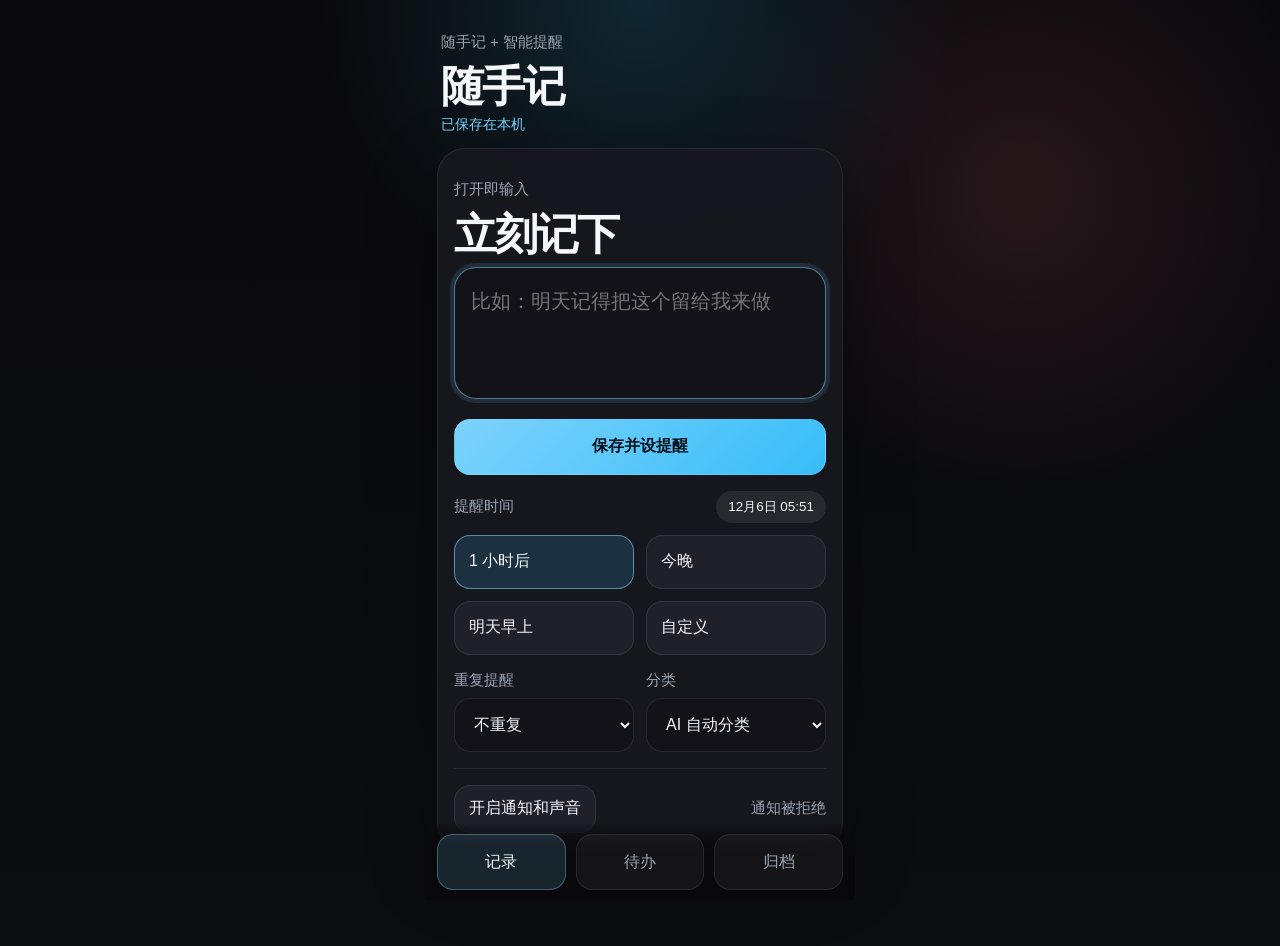
==== docs/index.html @ fc502437 "Add static app assets" ====
<!DOCTYPE html>
<html lang="zh-CN">
  <head>
    <meta charset="UTF-8" />
    <meta name="viewport" content="width=device-width, initial-scale=1, viewport-fit=cover" />
    <meta name="theme-color" content="#09090b" />
    <meta name="apple-mobile-web-app-capable" content="yes" />
    <meta name="apple-mobile-web-app-status-bar-style" content="black-translucent" />
    <meta name="apple-mobile-web-app-title" content="随手记" />
    <meta name="mobile-web-app-capable" content="yes" />
    <meta name="description" content="随手记 + 智能提醒工具" />
    <title>随手记提醒</title>
    <link rel="manifest" href="./manifest.webmanifest?v=20260429a" />
    <link rel="icon" href="./icon.svg?v=20260429a" type="image/svg+xml" />
    <link rel="apple-touch-icon" href="./icon.svg?v=20260429a" />
    <style>
      html,
      body {
        margin: 0;
        min-height: 100%;
        background: #09090b;
        color: #f4f7fb;
      }
    </style>
    <link rel="stylesheet" href="./styles.css?v=20260429a" />
  </head>
  <body>
    <div class="app-shell">
      <header class="topbar">
        <p class="eyebrow">随手记 + 智能提醒</p>
        <h1 class="app-title">随手记</h1>
        <p id="appStatus" class="status-text">正在准备手机离线使用…</p>
      </header>

      <main class="layout">
        <section class="page is-active" data-page="capture">
          <form id="captureForm" class="capture-card">
            <div class="section-head compact">
              <div>
                <p class="section-kicker">打开即输入</p>
                <h2>立刻记下</h2>
              </div>
            </div>

            <label class="sr-only" for="noteInput">快速记录</label>
            <textarea
              id="noteInput"
              class="note-input"
              placeholder="比如：明天记得把这个留给我来做"
              rows="3"
              autofocus
              enterkeyhint="done"
            ></textarea>

            <div class="capture-actions">
              <button id="saveBtn" class="primary-button" type="submit">保存并设提醒</button>
            </div>

            <div class="reminder-panel">
              <div class="section-title-row">
                <span class="section-title">提醒时间</span>
                <span id="selectedReminderLabel" class="selection-pill">未选择</span>
              </div>
              <div class="preset-grid">
                <button class="preset-button" type="button" data-preset="1h">1 小时后</button>
                <button class="preset-button" type="button" data-preset="tonight">今晚</button>
                <button class="preset-button" type="button" data-preset="tomorrow-morning">明天早上</button>
                <button class="preset-button" type="button" data-preset="custom">自定义</button>
              </div>
              <div id="customDateWrap" class="hidden">
                <label class="inline-label" for="customDate">自定义时间</label>
                <input id="customDate" class="datetime-input" type="datetime-local" />
              </div>
            </div>

            <div class="meta-grid">
              <div class="meta-card">
                <label class="inline-label" for="repeatSelect">重复提醒</label>
                <select id="repeatSelect" class="select-input">
                  <option value="none">不重复</option>
                  <option value="5">每 5 分钟</option>
                  <option value="15">每 15 分钟</option>
                  <option value="30">每 30 分钟</option>
                  <option value="60">每 1 小时</option>
                </select>
              </div>

              <div class="meta-card">
                <label class="inline-label" for="manualCategory">分类</label>
                <select id="manualCategory" class="select-input">
                  <option value="">AI 自动分类</option>
                  <option value="家庭">家庭</option>
                  <option value="工作">工作</option>
                  <option value="购物">购物</option>
                  <option value="出行">出行</option>
                  <option value="健康">健康</option>
                  <option value="财务">财务</option>
                  <option value="其他">其他</option>
                </select>
              </div>
            </div>

            <div class="permissions-row">
              <button id="permissionBtn" class="ghost-button" type="button">开启通知和声音</button>
              <span id="permissionStatus" class="muted-text">尚未授权</span>
            </div>
          </form>
        </section>

        <section class="page" data-page="tasks">
          <section class="list-section">
            <div class="section-head">
              <div>
                <p class="section-kicker">未完成事项</p>
                <h2>待办</h2>
              </div>
              <span id="activeCount" class="count-pill">0</span>
            </div>
            <div id="taskList" class="task-list"></div>
          </section>
        </section>

        <section class="page" data-page="archive">
          <section class="list-section">
            <div class="section-head">
              <div>
                <p class="section-kicker">已完成和归档</p>
                <h2>归档</h2>
              </div>
              <span id="archiveCount" class="count-pill">0</span>
            </div>
            <div id="archiveList" class="task-list"></div>
          </section>
        </section>
      </main>

      <nav class="bottom-nav" aria-label="主导航">
        <button class="nav-button is-active" type="button" data-page-target="capture">
          <span>记录</span>
        </button>
        <button class="nav-button" type="button" data-page-target="tasks">
          <span>待办</span>
          <span id="navActiveCount" class="nav-badge hidden">0</span>
        </button>
        <button class="nav-button" type="button" data-page-target="archive">
          <span>归档</span>
        </button>
      </nav>

      <div id="toast" class="toast hidden" aria-live="polite"></div>
    </div>

    <template id="taskTemplate">
      <article class="task-card">
        <div class="task-topline">
          <span class="task-category"></span>
          <span class="task-reminder"></span>
        </div>
        <p class="task-text"></p>
        <div class="tag-row"></div>
        <div class="task-actions"></div>
      </article>
    </template>

    <script src="./app.js?v=20260429a"></script>
  </body>
</html>
---- docs/styles.css ----
:root {
  --bg: #09090b;
  --bg-soft: #121218;
  --card: rgba(23, 23, 31, 0.96);
  --card-strong: rgba(33, 33, 44, 0.98);
  --line: rgba(255, 255, 255, 0.08);
  --text: #f4f7fb;
  --muted: #9aa4b2;
  --accent: #7dd3fc;
  --accent-strong: #38bdf8;
  --success: #86efac;
  --warning: #fdba74;
  --danger: #fb7185;
  --shadow: 0 24px 72px rgba(0, 0, 0, 0.3);
  --radius-xl: 28px;
  --radius-lg: 20px;
  --radius-md: 16px;
  --font-stack: "SF Pro Display", "PingFang SC", "Hiragino Sans GB", "Noto Sans SC", sans-serif;
}

* {
  box-sizing: border-box;
}

html,
body {
  margin: 0;
  min-height: 100%;
  background:
    radial-gradient(circle at top, rgba(56, 189, 248, 0.16), transparent 28%),
    radial-gradient(circle at 80% 20%, rgba(251, 113, 133, 0.12), transparent 24%),
    linear-gradient(180deg, #09090b 0%, #0c0d11 100%);
  color: var(--text);
  font-family: var(--font-stack);
}

body {
  min-height: 100dvh;
}

button,
input,
select,
textarea {
  font: inherit;
}

button {
  border: 0;
  cursor: pointer;
}

.app-shell {
  width: min(100%, 430px);
  min-height: 100dvh;
  margin: 0 auto;
  padding:
    max(12px, env(safe-area-inset-top))
    12px
    calc(96px + env(safe-area-inset-bottom));
}

.topbar {
  padding: 6px 4px 14px;
}

.eyebrow,
.section-kicker,
.muted-text,
.section-title,
.inline-label {
  color: var(--muted);
  font-size: 0.92rem;
}

.status-text {
  margin: 8px 0 0;
  color: var(--accent);
  font-size: 0.9rem;
}

.app-title,
.section-head h2 {
  margin: 8px 0 0;
  font-size: clamp(2rem, 9vw, 2.7rem);
  line-height: 0.95;
  letter-spacing: -0.05em;
}

.layout {
  position: relative;
}

.page {
  display: none;
}

.page.is-active {
  display: block;
}

.capture-card,
.list-section {
  border: 1px solid var(--line);
  background: var(--card);
  backdrop-filter: blur(20px);
  border-radius: var(--radius-xl);
  box-shadow: var(--shadow);
}

.capture-card,
.list-section {
  padding: 16px;
}

.section-head,
.task-topline,
.task-actions,
.section-title-row,
.permissions-row {
  display: flex;
  align-items: center;
  justify-content: space-between;
  gap: 12px;
}

.section-head.compact {
  margin-bottom: 12px;
}

.note-input {
  width: 100%;
  min-height: 132px;
  padding: 18px 16px;
  resize: none;
  color: var(--text);
  background: var(--bg-soft);
  border: 1px solid rgba(125, 211, 252, 0.12);
  border-radius: 22px;
  outline: none;
  font-size: 1.28rem;
  line-height: 1.5;
}

.note-input:focus {
  border-color: rgba(125, 211, 252, 0.55);
  box-shadow: 0 0 0 4px rgba(125, 211, 252, 0.12);
}

.capture-actions,
.reminder-panel,
.meta-grid,
.permissions-row {
  margin-top: 16px;
}

.primary-button,
.ghost-button,
.preset-button,
.action-button,
.nav-button {
  border: 1px solid var(--line);
  border-radius: var(--radius-md);
}

.primary-button {
  width: 100%;
  min-height: 56px;
  padding: 16px 18px;
  background: linear-gradient(135deg, var(--accent) 0%, var(--accent-strong) 100%);
  color: #03131d;
  font-weight: 700;
}

.ghost-button,
.preset-button,
.action-button {
  background: var(--card-strong);
  color: var(--text);
}

.preset-grid,
.meta-grid,
.task-list {
  display: grid;
  gap: 12px;
}

.preset-grid {
  grid-template-columns: repeat(2, minmax(0, 1fr));
  margin-top: 12px;
}

.preset-button {
  min-height: 54px;
  padding: 14px;
  text-align: left;
}

.preset-button.is-active {
  border-color: rgba(125, 211, 252, 0.58);
  background: rgba(56, 189, 248, 0.16);
}

.datetime-input,
.select-input {
  width: 100%;
  margin-top: 8px;
  min-height: 54px;
  padding: 14px 15px;
  background: var(--bg-soft);
  color: var(--text);
  border: 1px solid var(--line);
  border-radius: 16px;
}

.meta-grid {
  grid-template-columns: repeat(2, minmax(0, 1fr));
}

.permissions-row {
  border-top: 1px solid var(--line);
  padding-top: 16px;
}

.ghost-button,
.action-button {
  min-height: 48px;
  padding: 12px 14px;
}

.selection-pill,
.count-pill,
.task-category,
.task-reminder,
.tag-pill,
.nav-badge {
  border-radius: 999px;
  padding: 7px 12px;
  font-size: 0.84rem;
}

.selection-pill,
.count-pill {
  background: rgba(255, 255, 255, 0.08);
}

.task-card {
  padding: 16px;
  border-radius: var(--radius-lg);
  background: rgba(255, 255, 255, 0.03);
  border: 1px solid var(--line);
}

.task-category {
  background: rgba(134, 239, 172, 0.13);
  color: var(--success);
}

.task-reminder {
  background: rgba(253, 186, 116, 0.12);
  color: var(--warning);
}

.task-text {
  margin: 12px 0;
  font-size: 1.18rem;
  line-height: 1.45;
}

.tag-row {
  display: flex;
  flex-wrap: wrap;
  gap: 8px;
  margin-bottom: 14px;
}

.tag-pill {
  background: rgba(255, 255, 255, 0.07);
  color: #d7dfeb;
}

.task-actions {
  flex-wrap: wrap;
  justify-content: flex-start;
}

.action-button.primary {
  background: rgba(134, 239, 172, 0.14);
  color: var(--success);
}

.action-button.warn {
  background: rgba(253, 186, 116, 0.12);
  color: var(--warning);
}

.action-button.danger {
  background: rgba(251, 113, 133, 0.12);
  color: var(--danger);
}

.bottom-nav {
  position: fixed;
  left: 50%;
  bottom: 0;
  transform: translateX(-50%);
  width: min(100%, 430px);
  padding: 10px 12px calc(10px + env(safe-area-inset-bottom));
  display: grid;
  grid-template-columns: repeat(3, minmax(0, 1fr));
  gap: 10px;
  background: linear-gradient(180deg, rgba(9, 9, 11, 0) 0%, rgba(9, 9, 11, 0.94) 30%);
  backdrop-filter: blur(18px);
}

.nav-button {
  min-height: 56px;
  padding: 12px 10px;
  background: rgba(255, 255, 255, 0.05);
  color: var(--muted);
  display: flex;
  align-items: center;
  justify-content: center;
  gap: 8px;
}

.nav-button.is-active {
  background: rgba(125, 211, 252, 0.14);
  color: var(--text);
  border-color: rgba(125, 211, 252, 0.35);
}

.nav-badge {
  padding: 4px 8px;
  background: rgba(125, 211, 252, 0.2);
  color: var(--accent);
}

.hidden,
.sr-only {
  display: none;
}

.toast {
  position: fixed;
  left: 50%;
  bottom: calc(84px + env(safe-area-inset-bottom));
  transform: translateX(-50%) translateY(16px);
  width: calc(100% - 32px);
  max-width: 320px;
  padding: 14px 16px;
  border-radius: 16px;
  background: rgba(125, 211, 252, 0.18);
  border: 1px solid rgba(125, 211, 252, 0.28);
  color: var(--text);
  text-align: center;
  backdrop-filter: blur(14px);
  opacity: 0;
  pointer-events: none;
  transition: opacity 0.18s ease, transform 0.18s ease;
}

.toast.is-visible {
  opacity: 1;
  transform: translateX(-50%) translateY(0);
}

@media (max-width: 640px) {
  .meta-grid {
    grid-template-columns: 1fr;
  }

  .task-topline,
  .section-head,
  .permissions-row {
    align-items: flex-start;
    flex-direction: column;
  }
}
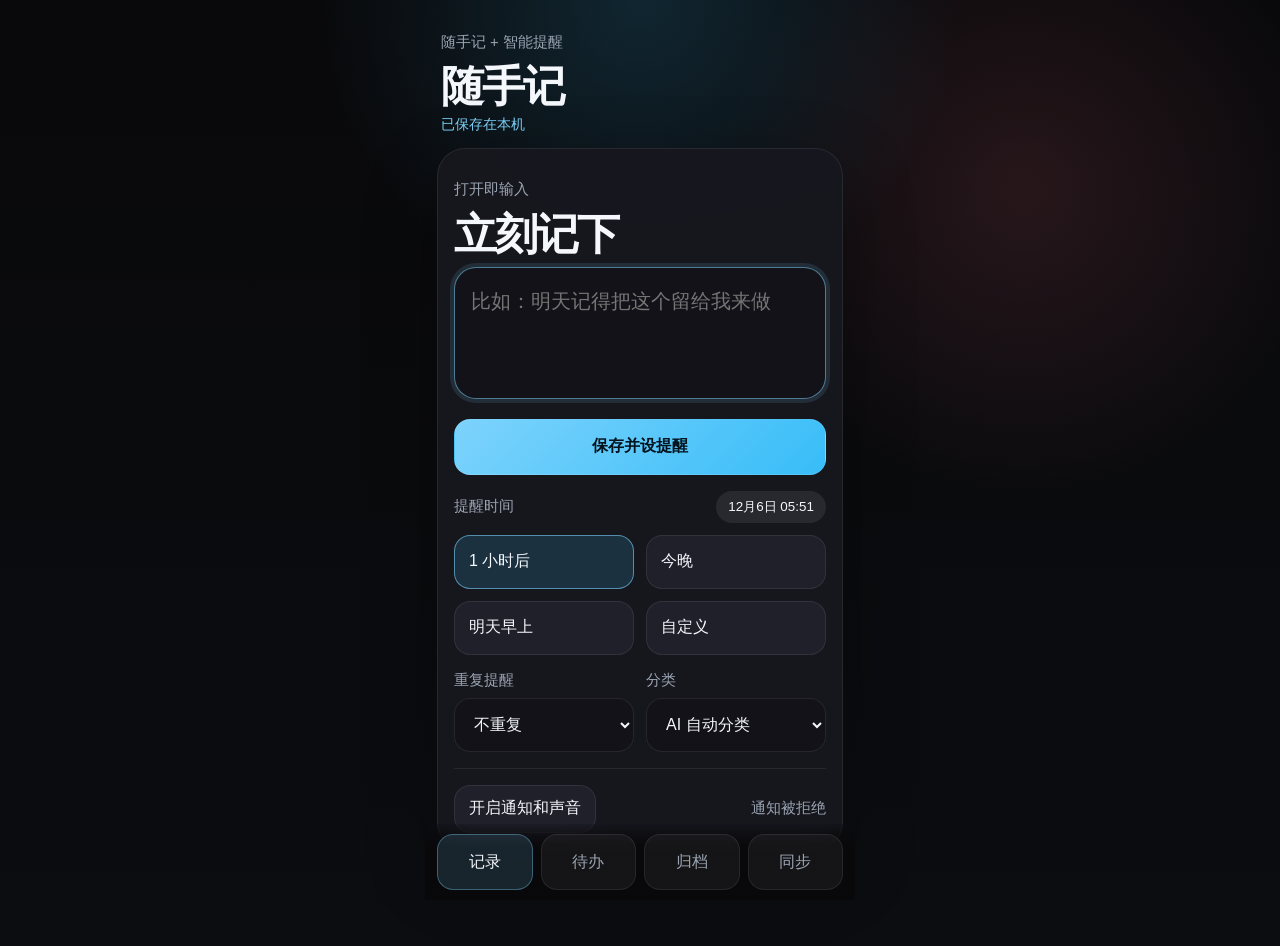
==== commit 1aca5ef0: "Add cross-device sync via Firebase Firestore Users can generate a 16-char sync key and enter it on a" ====
--- a/docs/index.html
+++ b/docs/index.html
@@ -22,7 +22,7 @@
         color: #f4f7fb;
       }
     </style>
-    <link rel="stylesheet" href="./styles.css?v=20260429a" />
+    <link rel="stylesheet" href="./styles.css?v=20260629a" />
   </head>
   <body>
     <div class="app-shell">
@@ -132,6 +132,58 @@
             <div id="archiveList" class="task-list"></div>
           </section>
         </section>
+
+        <section class="page" data-page="sync">
+          <section class="list-section">
+            <div class="section-head compact">
+              <div>
+                <p class="section-kicker">跨设备实时</p>
+                <h2>同步</h2>
+              </div>
+              <span id="syncStatus" class="sync-status-badge idle">未连接</span>
+            </div>
+
+            <div id="syncSetupNote" class="sync-setup-note hidden">
+              <p class="muted-text">云同步需要 Firebase 支持。</p>
+              <p class="muted-text">请在 <code>index.html</code> 中将 <code>window.FIREBASE_CONFIG</code> 替换为你自己的 Firebase 项目配置，然后刷新页面。</p>
+              <p class="muted-text">获取配置：Firebase 控制台 → 项目设置 → 你的应用 → Firebase SDK 配置</p>
+            </div>
+
+            <div id="syncConnectSection" class="hidden">
+              <div class="sync-key-section">
+                <p class="section-title">当前同步码</p>
+                <div class="sync-key-row">
+                  <span id="syncKeyDisplay" class="sync-key-display">—</span>
+                  <button id="syncCopyBtn" class="action-button" type="button">复制</button>
+                </div>
+              </div>
+
+              <div class="sync-input-section">
+                <label class="inline-label" for="syncKeyInput">输入另一台设备上的同步码</label>
+                <input
+                  id="syncKeyInput"
+                  class="sync-key-input"
+                  type="text"
+                  placeholder="xxxx-xxxx-xxxx-xxxx"
+                  autocomplete="off"
+                  autocorrect="off"
+                  autocapitalize="none"
+                  spellcheck="false"
+                />
+              </div>
+
+              <div class="sync-actions">
+                <button id="syncConnectBtn" class="primary-button" type="button">连接同步</button>
+                <button id="syncGenerateBtn" class="ghost-button" type="button">生成新同步码</button>
+                <button id="syncDisconnectBtn" class="action-button danger hidden" type="button">断开同步</button>
+              </div>
+
+              <p class="muted-text sync-hint">
+                在另一台设备上打开此 App，进入同步页面，输入同一个同步码后点击「连接同步」，即可实时双向同步所有待办事项。
+              </p>
+            </div>
+          </section>
+        </section>
       </main>
 
       <nav class="bottom-nav" aria-label="主导航">
@@ -144,6 +196,10 @@
         </button>
         <button class="nav-button" type="button" data-page-target="archive">
           <span>归档</span>
+        </button>
+        <button class="nav-button" type="button" data-page-target="sync">
+          <span>同步</span>
+          <span id="navSyncBadge" class="nav-badge sync-active hidden">●</span>
         </button>
       </nav>
 
@@ -162,6 +218,28 @@
       </article>
     </template>
 
-    <script src="./app.js?v=20260429a"></script>
+    <!--
+      跨设备同步配置
+      ============
+      1. 前往 https://console.firebase.google.com 创建项目
+      2. 启用 Firestore Database（测试模式即可）
+      3. 将下方 null 替换为你的 Firebase 项目配置对象
+      4. 在 Firestore 安全规则中添加：
+         match /rooms/{roomId}/tasks/{taskId} { allow read, write: if true; }
+
+      Firebase 配置示例：
+      {
+        apiKey: "AIza...",
+        authDomain: "your-project.firebaseapp.com",
+        projectId: "your-project-id",
+        storageBucket: "your-project.appspot.com",
+        messagingSenderId: "123456789",
+        appId: "1:123456789:web:abc123"
+      }
+    -->
+    <script>
+      window.FIREBASE_CONFIG = null;
+    </script>
+    <script src="./app.js?v=20260629a"></script>
   </body>
 </html>
--- a/docs/styles.css
+++ b/docs/styles.css
@@ -308,8 +308,8 @@
   width: min(100%, 430px);
   padding: 10px 12px calc(10px + env(safe-area-inset-bottom));
   display: grid;
-  grid-template-columns: repeat(3, minmax(0, 1fr));
-  gap: 10px;
+  grid-template-columns: repeat(4, minmax(0, 1fr));
+  gap: 8px;
   background: linear-gradient(180deg, rgba(9, 9, 11, 0) 0%, rgba(9, 9, 11, 0.94) 30%);
   backdrop-filter: blur(18px);
 }
@@ -366,6 +366,118 @@
   transform: translateX(-50%) translateY(0);
 }
 
+.sync-status-badge {
+  border-radius: 999px;
+  padding: 7px 12px;
+  font-size: 0.84rem;
+}
+
+.sync-status-badge.idle,
+.sync-status-badge.unconfigured {
+  background: rgba(255, 255, 255, 0.08);
+  color: var(--muted);
+}
+
+.sync-status-badge.connecting {
+  background: rgba(253, 186, 116, 0.12);
+  color: var(--warning);
+}
+
+.sync-status-badge.synced {
+  background: rgba(134, 239, 172, 0.13);
+  color: var(--success);
+}
+
+.sync-status-badge.error {
+  background: rgba(251, 113, 133, 0.12);
+  color: var(--danger);
+}
+
+.sync-key-display {
+  flex: 1;
+  font-family: "SF Mono", "Fira Code", monospace;
+  font-size: 0.96rem;
+  color: var(--accent);
+  letter-spacing: 0.07em;
+  overflow: hidden;
+  text-overflow: ellipsis;
+  white-space: nowrap;
+}
+
+.sync-key-row {
+  display: flex;
+  align-items: center;
+  gap: 10px;
+  margin-top: 10px;
+}
+
+.sync-key-input {
+  width: 100%;
+  margin-top: 8px;
+  min-height: 54px;
+  padding: 14px 15px;
+  background: var(--bg-soft);
+  color: var(--text);
+  border: 1px solid var(--line);
+  border-radius: 16px;
+  font-family: "SF Mono", "Fira Code", monospace;
+  font-size: 1rem;
+  letter-spacing: 0.06em;
+  outline: none;
+}
+
+.sync-key-input:focus {
+  border-color: rgba(125, 211, 252, 0.55);
+  box-shadow: 0 0 0 4px rgba(125, 211, 252, 0.12);
+}
+
+.sync-key-section,
+.sync-input-section {
+  margin-top: 20px;
+}
+
+.sync-actions {
+  display: flex;
+  flex-direction: column;
+  gap: 10px;
+  margin-top: 16px;
+}
+
+.sync-hint {
+  margin-top: 20px;
+  font-size: 0.88rem;
+  line-height: 1.6;
+}
+
+.sync-setup-note {
+  margin-top: 16px;
+  padding: 14px 16px;
+  border-radius: 14px;
+  background: rgba(251, 113, 133, 0.07);
+  border: 1px solid rgba(251, 113, 133, 0.18);
+}
+
+.sync-setup-note p {
+  margin: 6px 0;
+  font-size: 0.9rem;
+}
+
+.sync-setup-note code {
+  font-family: "SF Mono", "Fira Code", monospace;
+  font-size: 0.85rem;
+  color: var(--accent);
+  background: rgba(125, 211, 252, 0.08);
+  padding: 2px 6px;
+  border-radius: 6px;
+}
+
+.nav-badge.sync-active {
+  background: rgba(134, 239, 172, 0.2);
+  color: var(--success);
+  font-size: 0.7rem;
+  padding: 3px 7px;
+}
+
 @media (max-width: 640px) {
   .meta-grid {
     grid-template-columns: 1fr;
